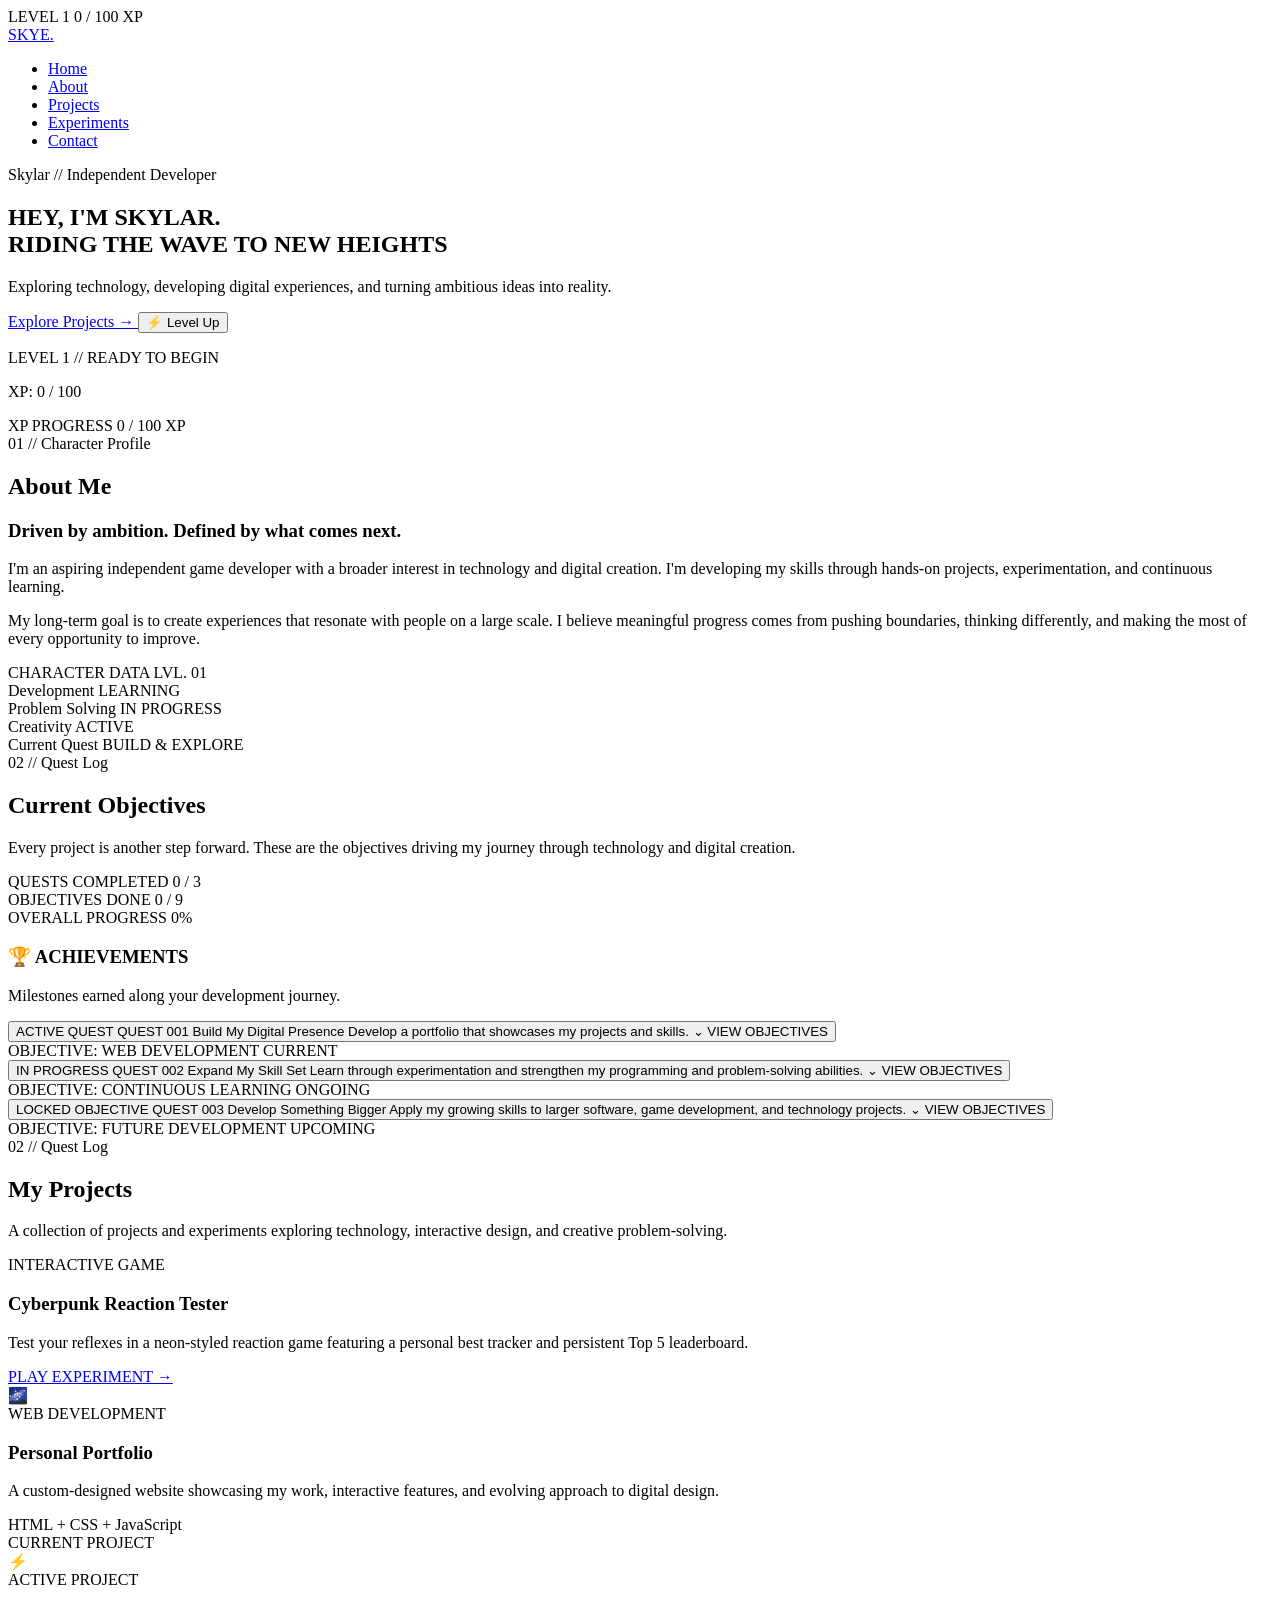
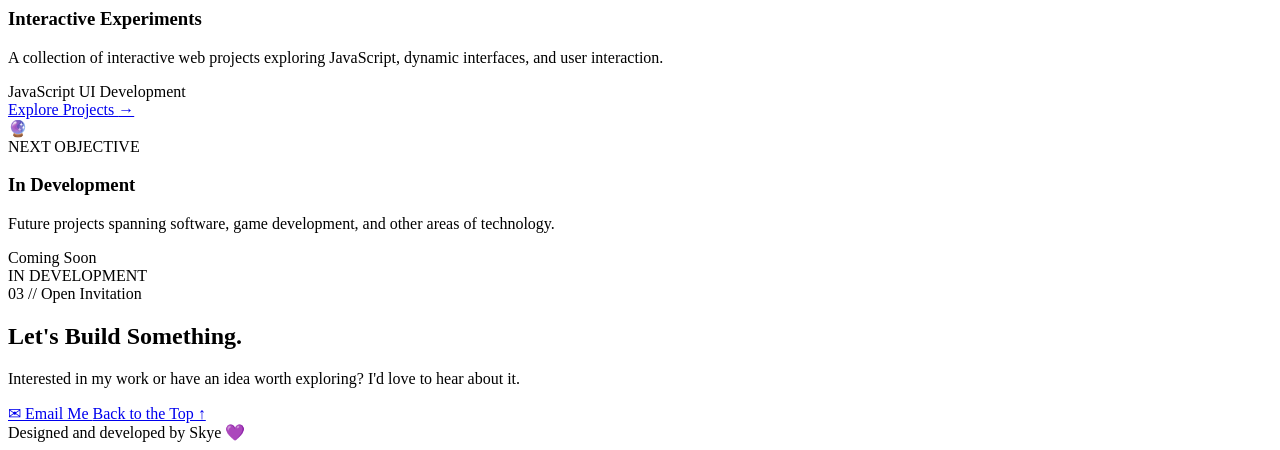
==== index.html @ 29c74e9c "Add files via upload Personal website I made just as a test so far." ====
<!DOCTYPE html>
<html lang="en">
<head>
  <meta charset="UTF-8">
  <meta name="viewport" content="width=device-width, initial-scale=1.0">

  <title>Skye | Personal Portfolio</title>
  <meta name="description" content="Explore Skylar's portfolio of digital projects, interactive experiments, and work in technology and development.">
<link rel="stylesheet" href="css/style.css">

</head>

<body>


<!-- FLOATING XP BAR -->
<div class="floating-xp">
  <div class="floating-xp-info">
    <span id="floating-xp-level">LEVEL 1</span>
    <span id="floating-xp-text">0 / 100 XP</span>
  </div>

  <div class="floating-xp-track">
    <div
      class="floating-xp-fill"
      id="floating-xp-fill"
    ></div>
  </div>
</div>


  <!-- NAVIGATION -->
  <header>
    <nav class="container">
      <a class="logo" href="#home">SKYE<span class="gradient-text">.</span></a>

      <ul class="nav-links">
        <li><a href="#home">Home</a></li>
        <li><a href="#about">About</a></li>
        <li><a href="#projects">Projects</a></li>
        <li><a href="experiments.html">Experiments</a></li>
        <li><a href="#contact">Contact</a></li>
      </ul>
    </nav>
  </header>

  <main>
    <!-- HERO -->
    <section class="hero" id="home">
      <div class="hero-grid" aria-hidden="true"></div>
      <div class="container">
        <span class="eyebrow">Skylar // Independent Developer
        </span>

        <h1>
          HEY, I'M SKYLAR.<br>
          <span class="gradient-text">RIDING THE WAVE TO NEW HEIGHTS</span>
        </h1>

        <p>
  Exploring technology, developing digital experiences,
  and turning ambitious ideas into reality.
          </p>

        <div class="buttons">
          <a class="button button-primary" href="#projects">
            Explore Projects →
          </a>

          <button class="button button-secondary" id="levelUp">
            ⚡ Level Up
          </button>
        </div>

        <div class="level-panel">
            <p id="levelMessage" aria-live="polite">
                 LEVEL 1 // READY TO BEGIN
              </p>

            <p id="xpText">XP: 0 / 100</p>

  <div class="xp-track">
    <div id="xpBar"></div>

<!-- XP PROGRESS BAR -->
<div class="xp-progress-container">
  <div class="xp-progress-labels">
    <span>XP PROGRESS</span>
    <span id="xp-progress-text">0 / 100 XP</span>
  </div>

  <div
    class="xp-progress-track"
    role="progressbar"
    aria-label="XP progress to next level"
    aria-valuemin="0"
    aria-valuemax="100"
    aria-valuenow="0"
    id="xp-progress-bar"
  >
    <div class="xp-progress-fill" id="xp-progress-fill"></div>
  </div>
</div>

  </div>
</div>
      </div>
    </section>

    <!-- ABOUT -->
    <section id="about">
      <div class="container">
        <span class="section-label">01 // Character Profile</span>
        <h2>About Me</h2>

        <div class="about-box">
  <h3>Driven by ambition. Defined by what comes next.</h3>

  <p>
    I'm an aspiring independent game developer with a
    broader interest in technology and digital creation.
    I'm developing my skills through hands-on projects,
    experimentation, and continuous learning.
  </p>

  <p>
    My long-term goal is to create experiences that
    resonate with people on a large scale. I believe
    meaningful progress comes from pushing boundaries,
    thinking differently, and making the most of every
    opportunity to improve.
  </p>
</div>

<div class="character-stats">
  <div class="stats-heading">
    <span class="project-type">CHARACTER DATA</span>
    <span class="stats-level">LVL. 01</span>
  </div>

  <div class="stat-row">
    <span class="stat-name">Development</span>
    <span class="stat-value">LEARNING</span>
  </div>

  <div class="stat-row">
    <span class="stat-name">Problem Solving</span>
    <span class="stat-value">IN PROGRESS</span>
  </div>

  <div class="stat-row">
    <span class="stat-name">Creativity</span>
    <span class="stat-value">ACTIVE</span>
  </div>

  <div class="stat-row">
    <span class="stat-name">Current Quest</span>
    <span class="stat-value">BUILD &amp; EXPLORE</span>
  </div>
</div>

      </div>
    </section>

<!-- QUEST LOG -->
<section id="quests">
  <div class="container">
    <span class="section-label">02 // Quest Log</span>
    <h2>Current Objectives</h2>

    <p class="section-intro">
      Every project is another step forward. These are the objectives
      driving my journey through technology and digital creation.
    </p>

    <div class="quest-list">

      
<!-- QUEST STATISTICS -->
<div class="quest-stats">
  <div class="quest-stat">
    <span class="quest-stat-label">QUESTS COMPLETED</span>
    <span class="quest-stat-value" id="quests-completed">0 / 3</span>
  </div>

  <div class="quest-stat">
    <span class="quest-stat-label">OBJECTIVES DONE</span>
    <span class="quest-stat-value" id="objectives-completed">0 / 9</span>
  </div>

  <div class="quest-stat">
    <span class="quest-stat-label">OVERALL PROGRESS</span>
    <span class="quest-stat-value" id="quest-completion-percent">0%</span>
    <div class="quest-stats-track">
      <div class="quest-stats-fill" id="quest-stats-fill"></div>
    </div>
  </div>
</div>


<!-- ACHIEVEMENT SYSTEM -->
<section class="achievement-panel">
  <h3>🏆 ACHIEVEMENTS</h3>
  <p class="achievement-intro">
    Milestones earned along your development journey.
  </p>

  <div class="achievement-grid" id="achievement-grid"></div>
</section>

<article class="quest-card">
  <button class="quest-toggle" aria-expanded="false">
    <span class="quest-status quest-active">ACTIVE QUEST</span>
    <span class="quest-number">QUEST 001</span>
    <span class="quest-title">Build My Digital Presence</span>
    <span class="quest-summary">
      Develop a portfolio that showcases my projects and skills.
    </span>
    
<span class="quest-expand">
  <span class="quest-arrow" aria-hidden="true">⌄</span>
  <span class="quest-expand-label">VIEW OBJECTIVES</span>
</span>

  </button>

  <div class="quest-details" hidden>
    <p class="quest-detail-label">MISSION OBJECTIVES</p>
    
<ul class="quest-objectives">
  <li>
    <label>
      <input type="checkbox" class="quest-checkbox">
      <span>Build and style the portfolio website</span>
    </label>
  </li>
  <li>
    <label>
      <input type="checkbox" class="quest-checkbox">
      <span>Create interactive web experiments</span>
    </label>
  </li>
  <li>
    <label>
      <input type="checkbox" class="quest-checkbox">
      <span>Showcase projects and technical growth</span>
    </label>
  </li>
</ul>

    <div class="quest-reward">REWARD: EXPERIENCE + KNOWLEDGE</div>
  </div>

  <div class="quest-footer">
    <span>OBJECTIVE: WEB DEVELOPMENT</span>
    <span class="quest-rank">CURRENT</span>
  </div>
</article>


      
<article class="quest-card">
  <button class="quest-toggle" aria-expanded="false">
    <span class="quest-status quest-progress">IN PROGRESS</span>
    <span class="quest-number">QUEST 002</span>
    <span class="quest-title">Expand My Skill Set</span>
    <span class="quest-summary">
      Learn through experimentation and strengthen my programming
      and problem-solving abilities.
    </span>
    
<span class="quest-expand">
  <span class="quest-arrow" aria-hidden="true">⌄</span>
  <span class="quest-expand-label">VIEW OBJECTIVES</span>
</span>

  </button>

  <div class="quest-details" hidden>
    <p class="quest-detail-label">MISSION OBJECTIVES</p>
    
<ul class="quest-objectives">
  <li>
    <label>
      <input type="checkbox" class="quest-checkbox">
      <span>Practice HTML, CSS, and JavaScript</span>
    </label>
  </li>
  <li>
    <label>
      <input type="checkbox" class="quest-checkbox">
      <span>Build interactive projects and experiments</span>
    </label>
  </li>
  <li>
    <label>
      <input type="checkbox" class="quest-checkbox">
      <span>Develop problem-solving skills through practice</span>
    </label>
  </li>
</ul>

    <div class="quest-reward">REWARD: SKILLS + EXPERIENCE</div>
  </div>

  <div class="quest-footer">
    <span>OBJECTIVE: CONTINUOUS LEARNING</span>
    <span class="quest-rank">ONGOING</span>
  </div>
</article>


      
<article class="quest-card quest-locked">
  <button class="quest-toggle" aria-expanded="false">
    <span class="quest-status quest-locked-label">LOCKED OBJECTIVE</span>
    <span class="quest-number">QUEST 003</span>
    <span class="quest-title">Develop Something Bigger</span>
    <span class="quest-summary">
      Apply my growing skills to larger software, game development,
      and technology projects.
    </span>
    
<span class="quest-expand">
  <span class="quest-arrow" aria-hidden="true">⌄</span>
  <span class="quest-expand-label">VIEW OBJECTIVES</span>
</span>

  </button>

  <div class="quest-details" hidden>
    <p class="quest-detail-label">FUTURE OBJECTIVES</p>
    
<ul class="quest-objectives">
  <li>
    <label>
      <input type="checkbox" class="quest-checkbox">
      <span>Plan a larger independent project</span>
    </label>
  </li>
  <li>
    <label>
      <input type="checkbox" class="quest-checkbox">
      <span>Explore software or game development</span>
    </label>
  </li>
  <li>
    <label>
      <input type="checkbox" class="quest-checkbox">
      <span>Build something substantial from the ground up</span>
    </label>
  </li>
</ul>

    <div class="quest-reward">REWARD: NEW POSSIBILITIES</div>
  </div>

  <div class="quest-footer">
    <span>OBJECTIVE: FUTURE DEVELOPMENT</span>
    <span class="quest-rank">UPCOMING</span>
  </div>
</article>


    </div>
  </div>
</section>


    <!-- PROJECTS -->
    <section id="projects">
      <div class="container">
        <span class="section-label">02 // Quest Log</span>
        <h2>My Projects</h2>

        <p class="section-intro">
  A collection of projects and experiments exploring
  technology, interactive design, and creative problem-solving.
          </p>

        <div class="project-grid">

<div class="project-card">
  <span class="project-tag">INTERACTIVE GAME</span>
  <h3>Cyberpunk Reaction Tester</h3>
  <p>
    Test your reflexes in a neon-styled reaction game
    featuring a personal best tracker and persistent
    Top 5 leaderboard.
  </p>
  <a href="reaction-tester.html" class="project-link">
    PLAY EXPERIMENT →
  </a>
</div>

          <article class="project-card">
            <div class="project-icon">🌌</div>
            <span class="project-type">WEB DEVELOPMENT</span>
            <h3>Personal Portfolio</h3>
            <p>
              A custom-designed website showcasing my work, interactive features, and evolving approach to digital design.
            </p>
            <span class="project-tag">HTML + CSS + JavaScript</span>
            <div class="project-status">
  <span class="status-dot"></span>
  CURRENT PROJECT
</div>
          </article>

          <article class="project-card">
  <div class="project-icon">⚡</div>
  <span class="project-type">ACTIVE PROJECT</span>
  <h3>Interactive Experiments</h3>

  <p>
    A collection of interactive web projects exploring JavaScript, dynamic interfaces, and user interaction.
  </p>

  <div class="project-tags">
    <span class="project-tag">JavaScript</span>
    <span class="project-tag">UI Development</span>
  </div>

  <a href="experiments.html" class="project-link">
    Explore Projects <span aria-hidden="true">→</span>
  </a>
</article>


          <article class="project-card">
            <div class="project-icon">🔮</div>
            <span class="project-type">NEXT OBJECTIVE</span>
            <h3>In Development</h3>
            <p>
              Future projects spanning software, game development, and other areas of technology.
            </p>
            <span class="project-tag">Coming Soon</span>
            <div class="project-status">
  <span class="status-dot status-pending"></span>
  IN DEVELOPMENT
</div>
          </article>
        </div>
      </div>
    </section>
    

    <!-- CONTACT -->
    <section id="contact">
      <div class="container">
        <div class="contact-box">
          <span class="section-label">03 // Open Invitation</span>
          <h2>Let's Build Something.</h2>

          <p>
  Interested in my work or have an idea worth exploring?
  I'd love to hear about it.
          </p>
          
<a
  class="button button-primary"
  href="https://mail.google.com/mail/?view=cm&to=Skylar.Developer%40gmail.com"
  target="_blank"
  rel="noopener noreferrer"
>
  <span>✉</span> Email Me
</a>


          <a class="button button-primary" href="#home">
            Back to the Top ↑
          </a>
        </div>
      </div>
    </section>
  </main>

  <footer>
    <div class="container">
      Designed and developed by Skye 💜
    </div>
  </footer>

<script src="js/main.js" defer></script>

</body>
</html>
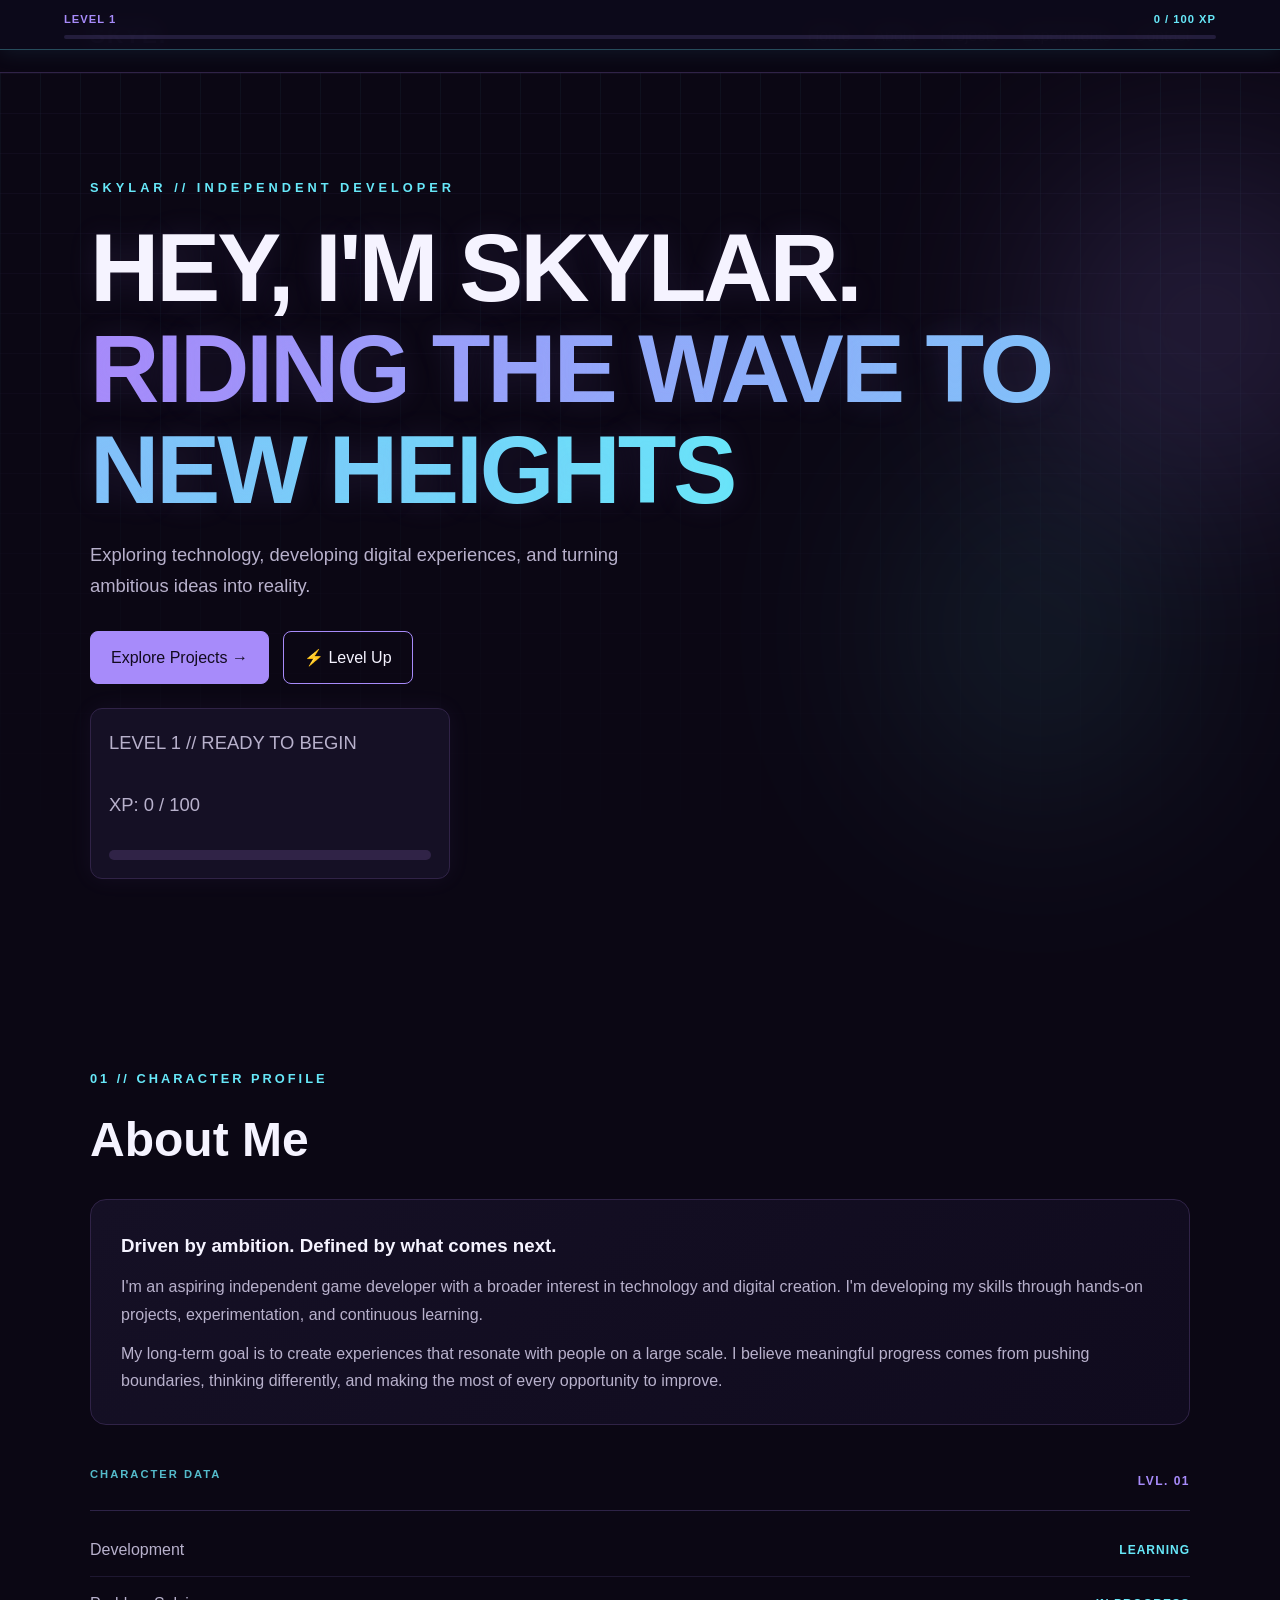
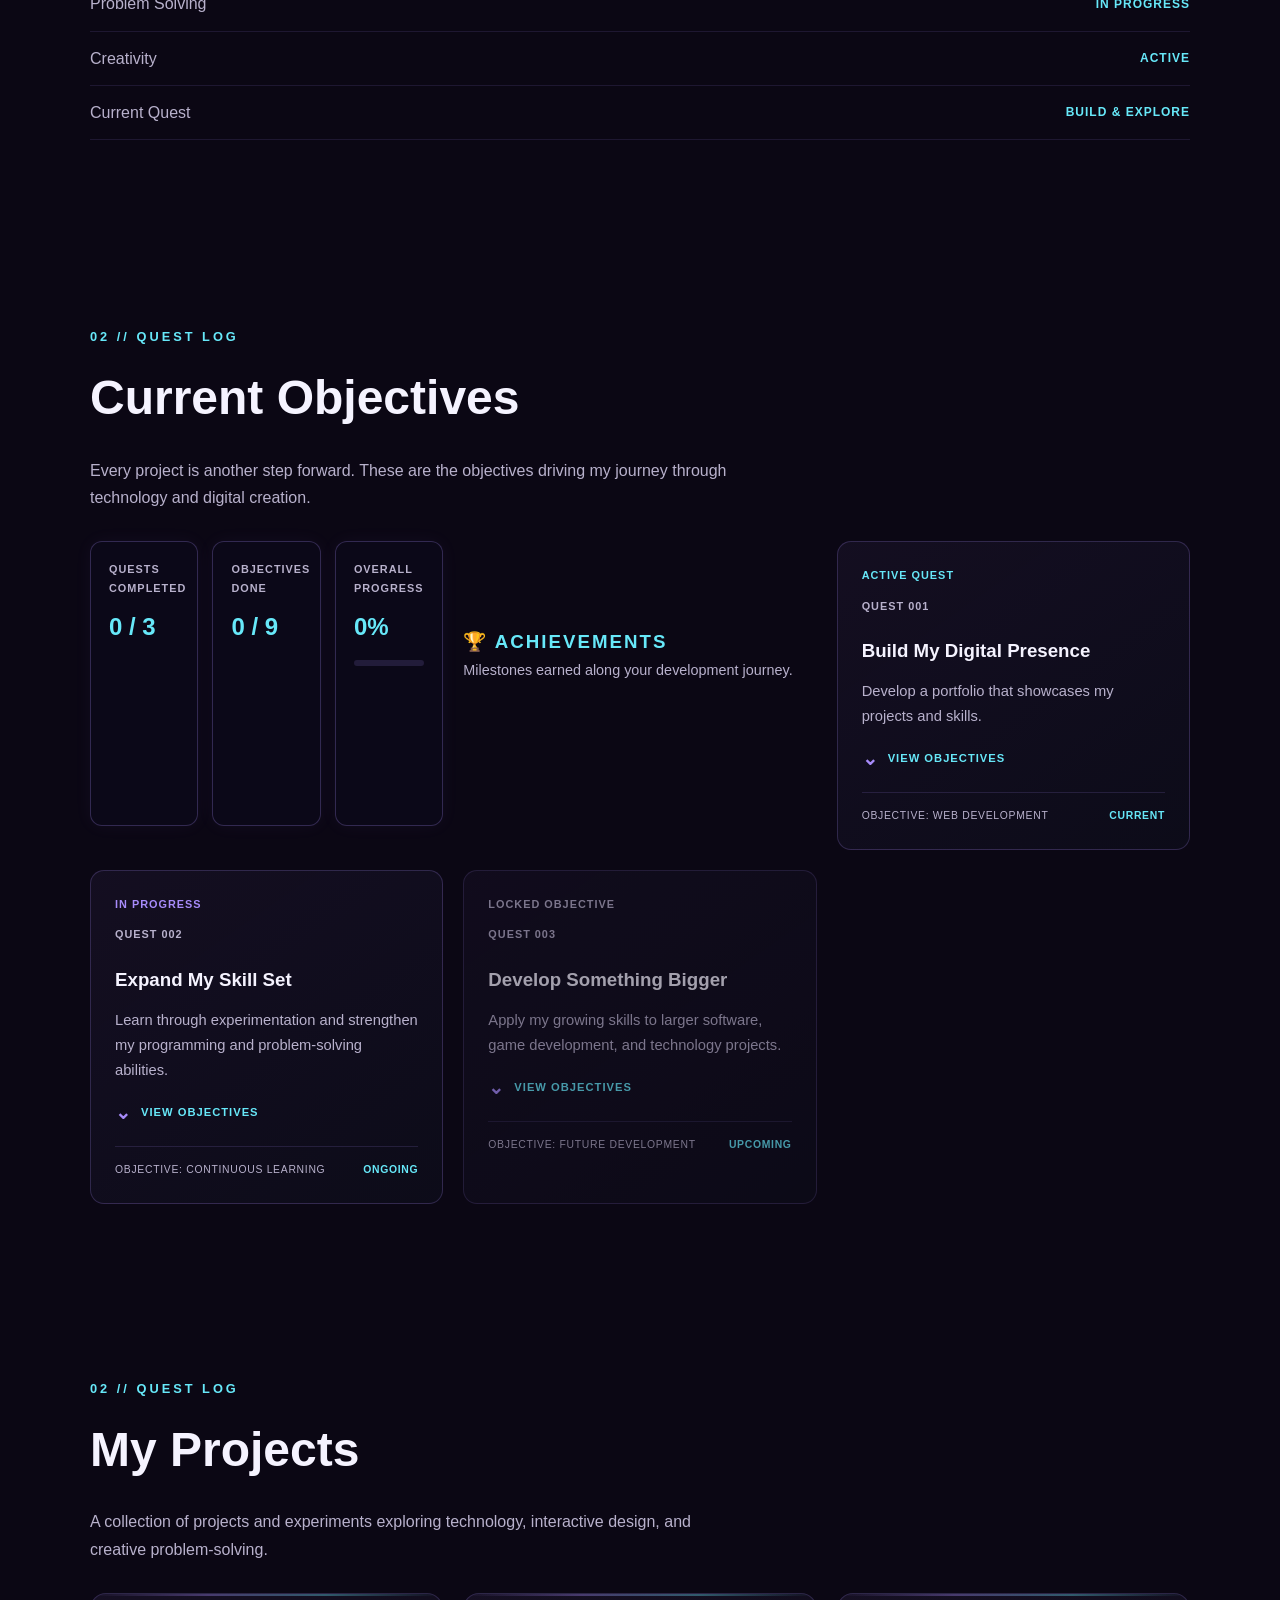
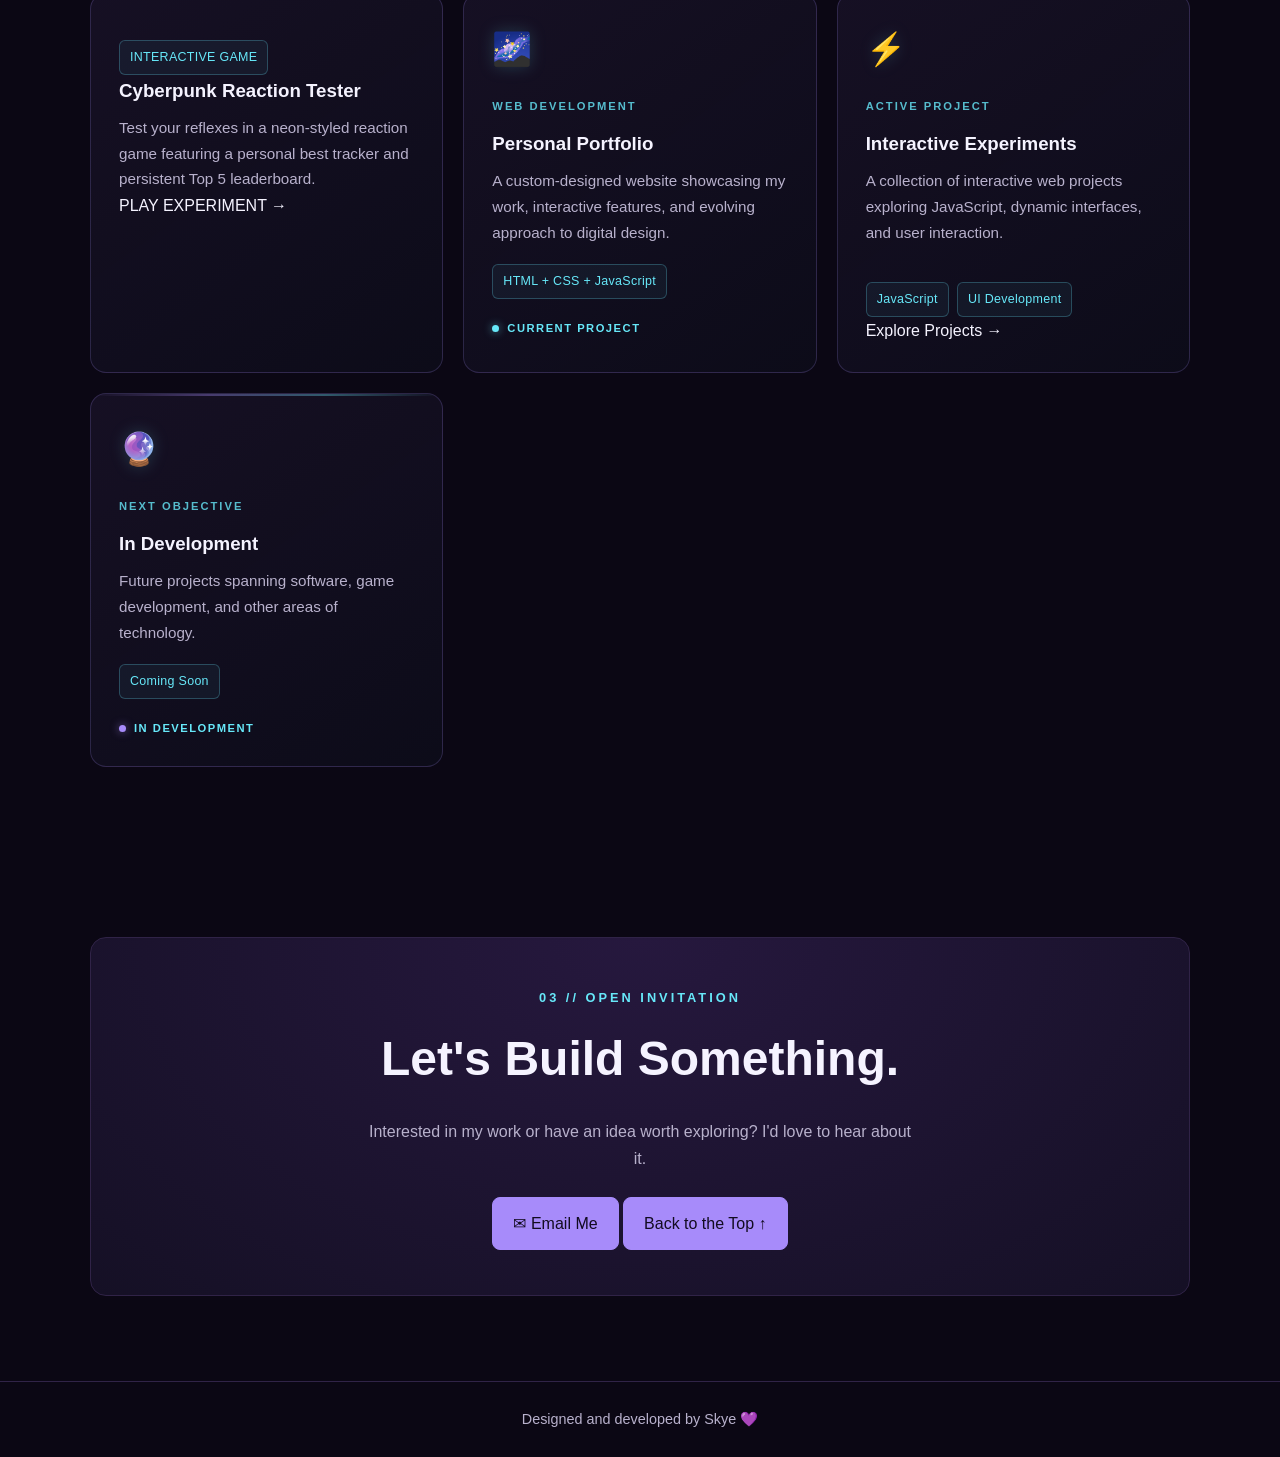
==== commit ba68a28a: "Update index.html" ====
--- a/index.html
+++ b/index.html
@@ -7,7 +7,7 @@
 
   <title>Skye | Personal Portfolio</title>
   <meta name="description" content="Explore Skylar's portfolio of digital projects, interactive experiments, and work in technology and development.">
-<link rel="stylesheet" href="css/style.css">
+<link rel="stylesheet" href="style.css">
 
 </head>
 
--- a/style.css
+++ b/style.css
@@ -0,0 +1,1420 @@
+    /* 1. GLOBAL SETTINGS */
+    :root {
+      --background: #0b0714;
+      --surface: #151025;
+      --purple: #a78bfa;
+      --cyan: #67e8f9;
+      --text: #f5f3ff;
+      --muted: #b8b1cc;
+      --border: #302347;
+    }
+
+    * {
+      box-sizing: border-box;
+      margin: 0;
+      padding: 0;
+    }
+
+    html {
+      scroll-behavior: smooth;
+      scroll-padding-top: 90px;
+    }
+
+    body {
+      background: var(--background);
+      color: var(--text);
+      font-family: Arial, sans-serif;
+      line-height: 1.7;
+    }
+
+    a {
+      color: inherit;
+      text-decoration: none;
+    }
+
+    .container {
+      width: min(1100px, 90%);
+      margin: 0 auto;
+    }
+.level-panel {
+  max-width: 360px;
+  margin-top: 24px;
+  padding: 18px;
+  background: var(--surface);
+  border: 1px solid var(--border);
+  border-radius: 12px;
+}
+
+.level-panel p {
+  margin-bottom: 8px;
+  color: var(--cyan);
+  font-size: 0.9rem;
+}
+
+.xp-track {
+  height: 10px;
+  overflow: hidden;
+  background: #302347;
+  border-radius: 20px;
+}
+
+#xpBar {
+  width: 0%;
+  height: 100%;
+  background: linear-gradient(90deg, var(--purple), var(--cyan));
+  border-radius: 20px;
+  transition: width 0.3s ease;
+}
+
+    /* 2. NAVIGATION BAR */
+    header {
+      position: sticky;
+      top: 0;
+      z-index: 10;
+      background: rgba(11, 7, 20, 0.92);
+      border-bottom: 1px solid var(--border);
+      backdrop-filter: blur(12px);
+    }
+
+    nav {
+      min-height: 72px;
+      display: flex;
+      justify-content: space-between;
+      align-items: center;
+      gap: 20px;
+    }
+
+    .logo {
+      color: var(--purple);
+      font-size: 1.4rem;
+      font-weight: 800;
+      letter-spacing: 2px;
+    }
+
+    .nav-links {
+      display: flex;
+      flex-wrap: wrap;
+      gap: 24px;
+      list-style: none;
+    }
+
+    .nav-links a {
+      color: var(--muted);
+      transition: color 0.2s;
+    }
+
+    .nav-links a:hover {
+      color: var(--cyan);
+    }
+
+    /* 3. HERO / INTRODUCTION */
+    .hero {
+      min-height: 78vh;
+      display: flex;
+      align-items: center;
+      position: relative;
+      overflow: hidden;
+      padding: 100px 0;
+    }
+
+    .hero::before {
+      
+  content: "";
+  position: absolute;
+  width: 350px;
+  height: 350px;
+  right: -100px;
+  top: 80px;
+  background: var(--purple);
+  opacity: 0.16;
+  filter: blur(100px);
+  border-radius: 50%;
+  pointer-events: none;
+}
+
+/* Cyan glow */
+.hero::after {
+  content: "";
+  position: absolute;
+  width: 280px;
+  height: 350px;
+  right: 100px;
+  bottom: 175px;
+  background: var(--cyan);
+  opacity: 0.10;
+  filter: blur(110px);
+  border-radius: 50%;
+  pointer-events: none;
+}
+
+/* Subtle cyberpunk grid */
+.hero .container {
+  position: relative;
+  z-index: 1;
+}
+
+.hero {
+  isolation: isolate;
+}
+
+.hero-grid {
+  position: absolute;
+  inset: 0;
+  pointer-events: none;
+  opacity: 0.18;
+  background-image:
+    linear-gradient(rgba(167, 139, 250, 0.25) 1px, transparent 1px),
+    linear-gradient(90deg, rgba(103, 232, 249, 0.25) 1px, transparent 1px);
+  background-size: 40px 40px;
+  mask-image: linear-gradient(to bottom, black, transparent 90%);
+}
+
+
+    .eyebrow {
+      color: var(--cyan);
+      text-transform: uppercase;
+      letter-spacing: 4px;
+      font-size: 0.8rem;
+      font-weight: bold;
+    }
+
+    h1 {
+      font-size: clamp(3rem, 8vw, 6rem);
+      line-height: 1.05;
+      margin: 18px 0;
+      letter-spacing: -3px;
+    }
+
+    .gradient-text {
+      background: linear-gradient(90deg, var(--purple), var(--cyan));
+      background-clip: text;
+      -webkit-background-clip: text;
+      color: transparent;
+    }
+
+    .hero p {
+      max-width: 600px;
+      color: var(--muted);
+      font-size: 1.15rem;
+      margin-bottom: 30px;
+    }
+
+    .buttons {
+      display: flex;
+      flex-wrap: wrap;
+      gap: 14px;
+    }
+
+    .button {
+      display: inline-block;
+      padding: 12px 20px;
+      border: 1px solid var(--purple);
+      border-radius: 8px;
+      font-weight: bold;
+      transition: transform 0.2s, background 0.2s;
+      cursor: pointer;
+      font: inherit;
+    }
+
+    .button:hover {
+      transform: translateY(-3px);
+    }
+
+    .button-primary {
+      background: var(--purple);
+      color: #120b20;
+    }
+
+    .button-secondary {
+      background: transparent;
+      color: var(--text);
+    }
+
+    .button-secondary:hover {
+      background: var(--surface);
+    }
+
+    /* 4. GENERAL SECTIONS */
+    section:not(.hero) {
+      padding: 85px 0;
+    }
+
+    .section-label {
+      color: var(--cyan);
+      text-transform: uppercase;
+      letter-spacing: 3px;
+      font-size: 0.8rem;
+      font-weight: bold;
+    }
+
+    h2 {
+      font-size: clamp(2rem, 5vw, 3rem);
+      margin: 8px 0 18px;
+    }
+
+    .section-intro {
+      color: var(--muted);
+      max-width: 650px;
+      margin-bottom: 30px;
+    }
+
+    /* 5. ABOUT */
+    .about-box {
+      padding: 30px;
+      border: 1px solid var(--border);
+      border-radius: 16px;
+      background: linear-gradient(135deg, var(--surface), #100b1e);
+    }
+
+    .about-box p {
+      color: var(--muted);
+      margin-top: 12px;
+    }
+
+    /* 6. PROJECT CARDS */
+    .project-grid {
+      display: grid;
+      grid-template-columns: repeat(3, minmax(0, 1fr));
+      gap: 20px;
+    }
+
+    .project-card {
+      background: var(--surface);
+      border: 1px solid var(--border);
+      border-radius: 14px;
+      padding: 24px;
+      transition: transform 0.2s, border-color 0.2s;
+    }
+
+    .project-card:hover {
+      transform: translateY(-5px);
+      border-color: var(--purple);
+    }
+
+    .project-icon {
+      font-size: 2rem;
+      margin-bottom: 15px;
+    }
+
+    .project-card h3 {
+      margin-bottom: 8px;
+    }
+
+    .project-card p {
+      color: var(--muted);
+      font-size: 0.95rem;
+    }
+
+    .project-tag {
+      display: inline-block;
+      margin-top: 18px;
+      padding: 4px 10px;
+      border-radius: 20px;
+      background: #29203d;
+      color: var(--cyan);
+      font-size: 0.8rem;
+    }
+
+    /* 7. CONTACT */
+    .contact-box {
+      text-align: center;
+      padding: 45px 25px;
+      border: 1px solid var(--border);
+      border-radius: 16px;
+      background: radial-gradient(ellipse at top, #26183e, var(--surface));
+    }
+
+    .contact-box p {
+      color: var(--muted);
+      margin: 0 auto 25px;
+      max-width: 550px;
+    }
+
+    /* 8. FOOTER */
+    footer {
+      padding: 25px 0;
+      border-top: 1px solid var(--border);
+      color: var(--muted);
+      text-align: center;
+      font-size: 0.9rem;
+    }
+
+    
+/* 9. MOBILE LAYOUT */
+@media (max-width: 700px) {
+  html {
+    scroll-padding-top: 130px;
+  }
+
+  .container {
+    width: 92%;
+  }
+
+  nav {
+    padding: 14px 0;
+    align-items: flex-start;
+    flex-direction: column;
+    gap: 8px;
+  }
+
+  .nav-links {
+    width: 100%;
+    display: flex;
+    flex-wrap: wrap;
+    gap: 8px 16px;
+    font-size: 0.9rem;
+  }
+
+  .hero {
+    min-height: auto;
+    padding: 72px 0;
+  }
+
+  .eyebrow {
+    font-size: 0.72rem;
+    letter-spacing: 2px;
+  }
+
+  h1 {
+    font-size: clamp(2.35rem, 9vw, 4rem);
+    letter-spacing: -1.5px;
+    overflow-wrap: break-word;
+  }
+
+  .hero p {
+    font-size: 1rem;
+  }
+
+  .buttons {
+    gap: 10px;
+  }
+
+  .button {
+    padding: 11px 15px;
+    text-align: center;
+  }
+
+  .level-panel {
+    width: 100%;
+    max-width: 360px;
+  }
+
+  .project-grid {
+    grid-template-columns: 1fr;
+  }
+
+  section:not(.hero) {
+    padding: 60px 0;
+  }
+
+  .about-box {
+    padding: 22px;
+  }
+
+  .contact-box {
+    padding: 35px 18px;
+  }
+}
+
+/* EXTRA-SMALL PHONES */
+@media (max-width: 400px) {
+  h1 {
+    font-size: clamp(2rem, 10vw, 2.6rem);
+    letter-spacing: -1px;
+  }
+
+  .nav-links {
+    gap: 8px 12px;
+    font-size: 0.85rem;
+  }
+
+  .buttons {
+    flex-direction: column;
+  }
+
+  .buttons .button {
+    width: 100%;
+  }
+
+  .section-label {
+    letter-spacing: 2px;
+  }
+}
+
+
+/* 10. CYBERPUNK VISUAL POLISH */
+
+/* Subtle glow around the main heading */
+h1 {
+  text-shadow: 0 0 30px rgba(167, 139, 250, 0.12);
+}
+
+/* Neon glow when hovering over buttons */
+.button-primary {
+  box-shadow: 0 0 0 rgba(167, 139, 250, 0);
+}
+
+.button-primary:hover {
+  box-shadow:
+    0 0 12px rgba(167, 139, 250, 0.35),
+    0 0 28px rgba(103, 232, 249, 0.12);
+}
+
+/* Smoother, more atmospheric project cards */
+.project-card {
+  position: relative;
+  overflow: hidden;
+  transition:
+    transform 0.25s ease,
+    border-color 0.25s ease,
+    box-shadow 0.25s ease;
+}
+
+.project-card:hover {
+  box-shadow: 0 8px 30px rgba(167, 139, 250, 0.10);
+}
+
+/* Give the project icons a little more personality */
+.project-icon {
+  filter: drop-shadow(0 0 8px rgba(103, 232, 249, 0.18));
+}
+
+/* Make the XP panel feel more like a game interface */
+.level-panel {
+  box-shadow: 0 0 24px rgba(167, 139, 250, 0.06);
+}
+
+/* Respect users who prefer less animation */
+@media (prefers-reduced-motion: reduce) {
+  *,
+  *::before,
+  *::after {
+    scroll-behavior: auto !important;
+    transition-duration: 0.01ms !important;
+    animation-duration: 0.01ms !important;
+  }
+}
+
+/* 11. CYBERPUNK PROJECT CARDS */
+
+.project-card {
+  background: linear-gradient(
+    145deg,
+    rgba(167, 139, 250, 0.07),
+    rgba(103, 232, 249, 0.025)
+  );
+  border: 1px solid rgba(167, 139, 250, 0.2);
+  border-radius: 16px;
+  padding: 28px;
+  position: relative;
+  overflow: hidden;
+  transition:
+    transform 0.25s ease,
+    border-color 0.25s ease,
+    box-shadow 0.25s ease,
+    background 0.25s ease;
+}
+
+.project-card:hover {
+  transform: translateY(-5px);
+  border-color: rgba(103, 232, 249, 0.65);
+  box-shadow:
+    0 0 18px rgba(167, 139, 250, 0.12),
+    0 0 28px rgba(103, 232, 249, 0.07);
+  background: linear-gradient(
+    145deg,
+    rgba(167, 139, 250, 0.11),
+    rgba(103, 232, 249, 0.05)
+  );
+}
+
+.project-card h3 {
+  transition: color 0.25s ease;
+}
+
+.project-card:hover h3 {
+  color: var(--cyan);
+}
+
+.project-tags {
+  display: flex;
+  flex-wrap: wrap;
+  gap: 8px;
+  margin-top: 18px;
+}
+
+.project-tag {
+  display: inline-block;
+  padding: 6px 10px;
+  border: 1px solid rgba(103, 232, 249, 0.25);
+  border-radius: 6px;
+  background: rgba(103, 232, 249, 0.05);
+  color: var(--cyan);
+  font-size: 0.78rem;
+  letter-spacing: 0.3px;
+}
+
+/* PROJECT CLASSIFICATION LABELS */
+
+.project-type {
+  display: inline-block;
+  margin-bottom: 12px;
+  color: var(--cyan);
+  font-size: 0.7rem;
+  font-weight: 700;
+  letter-spacing: 2px;
+  text-transform: uppercase;
+  opacity: 0.8;
+}
+
+.project-card:hover .project-type {
+  opacity: 1;
+  text-shadow: 0 0 10px rgba(103, 232, 249, 0.35);
+}
+
+/* PROJECT CARD ACCENT LINE */
+
+.project-card::before {
+  content: "";
+  position: absolute;
+  top: 0;
+  left: 0;
+  width: 100%;
+  height: 2px;
+  background: linear-gradient(
+    90deg,
+    transparent,
+    var(--purple),
+    var(--cyan),
+    transparent
+  );
+  opacity: 0.35;
+  transition: opacity 0.25s ease;
+}
+
+.project-card:hover::before {
+  opacity: 1;
+}
+
+/* PROJECT STATUS INDICATORS */
+
+.project-status {
+  display: flex;
+  align-items: center;
+  gap: 8px;
+  margin-top: 20px;
+  color: var(--cyan);
+  font-size: 0.7rem;
+  font-weight: 700;
+  letter-spacing: 1.5px;
+}
+
+.status-dot {
+  width: 7px;
+  height: 7px;
+  flex-shrink: 0;
+  border-radius: 50%;
+  background: var(--cyan);
+  box-shadow: 0 0 8px rgba(103, 232, 249, 0.6);
+}
+
+.status-pending {
+  background: var(--purple);
+  box-shadow: 0 0 8px rgba(167, 139, 250, 0.6);
+}
+
+
+/* CHARACTER DATA — MINIMAL HUD STYLE */
+
+.character-stats {
+  margin-top: 28px;
+  padding: 12px 0;
+  border: none;
+  background: transparent;
+}
+
+.stats-heading {
+  display: flex;
+  align-items: center;
+  justify-content: space-between;
+  gap: 16px;
+  margin-bottom: 12px;
+  padding-bottom: 14px;
+  border-bottom: 1px solid rgba(167, 139, 250, 0.22);
+}
+
+.stats-level {
+  color: var(--purple);
+  font-size: 0.75rem;
+  font-weight: 700;
+  letter-spacing: 1.5px;
+}
+
+.stat-row {
+  display: flex;
+  justify-content: space-between;
+  align-items: center;
+  gap: 16px;
+  padding: 13px 0;
+  border-bottom: 1px solid rgba(167, 139, 250, 0.12);
+}
+
+.stat-name {
+  color: var(--muted);
+}
+
+.stat-value {
+  color: var(--cyan);
+  font-size: 0.75rem;
+  font-weight: 700;
+  letter-spacing: 1px;
+  text-align: right;
+}
+
+@media (max-width: 400px) {
+  .stat-row {
+    align-items: flex-start;
+    flex-direction: column;
+    gap: 6px;
+  }
+
+  .stat-value {
+    text-align: left;
+  }
+}
+
+
+/* 12. RPG QUEST LOG */
+
+.quest-list {
+  display: grid;
+  grid-template-columns: repeat(3, minmax(0, 1fr));
+  gap: 20px;
+  margin-top: 30px;
+}
+
+.quest-card {
+  position: relative;
+  overflow: hidden;
+  padding: 24px;
+  border: 1px solid rgba(167, 139, 250, 0.22);
+  border-radius: 14px;
+  background: linear-gradient(
+    145deg,
+    rgba(167, 139, 250, 0.06),
+    rgba(103, 232, 249, 0.025)
+  );
+  transition:
+    transform 0.25s ease,
+    border-color 0.25s ease,
+    box-shadow 0.25s ease;
+}
+
+.quest-card:hover {
+  transform: translateY(-4px);
+  border-color: rgba(103, 232, 249, 0.6);
+  box-shadow: 0 0 22px rgba(103, 232, 249, 0.07);
+}
+
+.quest-header,
+.quest-footer {
+  display: flex;
+  justify-content: space-between;
+  align-items: center;
+  flex-wrap: wrap;
+  gap: 10px;
+}
+
+.quest-status,
+.quest-number,
+.quest-rank {
+  font-size: 0.68rem;
+  font-weight: 700;
+  letter-spacing: 1px;
+}
+
+.quest-status {
+  color: var(--cyan);
+}
+
+.quest-progress {
+  color: var(--purple);
+}
+
+.quest-locked-label {
+  color: var(--muted);
+}
+
+.quest-number {
+  color: var(--muted);
+}
+
+.quest-card h3 {
+  margin: 24px 0 10px;
+  transition: color 0.25s ease;
+}
+
+.quest-card:hover h3 {
+  color: var(--cyan);
+}
+
+.quest-card p {
+  color: var(--muted);
+  font-size: 0.92rem;
+}
+
+.quest-footer {
+  margin-top: 24px;
+  padding-top: 14px;
+  border-top: 1px solid rgba(167, 139, 250, 0.15);
+}
+
+.quest-footer span {
+  font-size: 0.65rem;
+  letter-spacing: 0.7px;
+}
+
+.quest-footer span:first-child {
+  color: var(--muted);
+}
+
+.quest-rank {
+  color: var(--cyan);
+}
+
+.quest-locked {
+  opacity: 0.65;
+}
+
+.quest-locked:hover {
+  opacity: 0.9;
+}
+
+/* QUEST LOG MOBILE LAYOUT */
+
+@media (max-width: 700px) {
+  .quest-list {
+    grid-template-columns: 1fr;
+  }
+}
+
+
+/* EXPANDABLE QUEST CARD */
+
+.quest-toggle {
+  display: flex;
+  flex-direction: column;
+  align-items: flex-start;
+  gap: 12px;
+  width: 100%;
+  padding: 0;
+  border: none;
+  background: transparent;
+  color: var(--text);
+  font: inherit;
+  text-align: left;
+  cursor: pointer;
+}
+
+.quest-title {
+  margin-top: 8px;
+  font-size: 1.17rem;
+  font-weight: 700;
+}
+
+.quest-summary {
+  color: var(--muted);
+  font-size: 0.92rem;
+}
+
+.quest-expand {
+  margin-top: 8px;
+  color: var(--cyan);
+  font-size: 0.7rem;
+  font-weight: 700;
+  letter-spacing: 1px;
+}
+
+.quest-toggle:hover .quest-title {
+  color: var(--cyan);
+}
+
+.quest-toggle:focus-visible {
+  outline: 2px solid var(--cyan);
+  outline-offset: 5px;
+}
+
+.quest-details {
+  margin-top: 22px;
+  padding-top: 18px;
+  border-top: 1px solid rgba(167, 139, 250, 0.2);
+}
+
+.quest-detail-label {
+  color: var(--purple);
+  font-size: 0.72rem;
+  font-weight: 700;
+  letter-spacing: 1.5px;
+}
+
+.quest-details ul {
+  padding-left: 20px;
+  margin-top: 12px;
+  color: var(--muted);
+  font-size: 0.9rem;
+}
+
+.quest-details li {
+  margin-bottom: 8px;
+}
+
+.quest-reward {
+  margin-top: 18px;
+  color: var(--cyan);
+  font-size: 0.72rem;
+  font-weight: 700;
+  letter-spacing: 0.8px;
+}
+
+
+/* ROTATING QUEST ARROWS */
+
+.quest-expand {
+  display: inline-flex;
+  align-items: center;
+  gap: 9px;
+  margin-top: 8px;
+  color: var(--cyan);
+  font-size: 0.7rem;
+  font-weight: 700;
+  letter-spacing: 1px;
+}
+
+.quest-arrow {
+  display: inline-block;
+  color: var(--purple);
+  font-size: 1.2rem;
+  line-height: 1;
+  transition:
+    transform 0.25s ease,
+    color 0.25s ease;
+}
+
+.quest-toggle[aria-expanded="true"] .quest-arrow {
+  transform: rotate(180deg);
+  color: var(--cyan);
+}
+
+.quest-toggle:hover .quest-arrow {
+  color: var(--cyan);
+}
+
+
+/* QUEST OBJECTIVE CHECKBOXES */
+
+.quest-objectives {
+  list-style: none;
+  padding: 0;
+  margin-top: 12px;
+}
+
+.quest-objectives li {
+  margin-bottom: 12px;
+}
+
+.quest-objectives label {
+  display: flex;
+  align-items: flex-start;
+  gap: 12px;
+  color: var(--muted);
+  cursor: pointer;
+  transition: color 0.2s ease;
+}
+
+.quest-checkbox {
+  appearance: none;
+  flex-shrink: 0;
+  width: 18px;
+  height: 18px;
+  margin-top: 5px;
+  border: 1px solid var(--purple);
+  border-radius: 4px;
+  background: rgba(167, 139, 250, 0.06);
+  cursor: pointer;
+  transition:
+    background 0.2s ease,
+    border-color 0.2s ease,
+    box-shadow 0.2s ease;
+}
+
+.quest-checkbox:checked {
+  border-color: var(--cyan);
+  background: var(--cyan);
+  box-shadow: 0 0 10px rgba(103, 232, 249, 0.25);
+}
+
+.quest-checkbox:checked::after {
+  content: "✓";
+  display: block;
+  color: var(--background);
+  font-size: 13px;
+  font-weight: bold;
+  line-height: 16px;
+  text-align: center;
+}
+
+.quest-checkbox:focus-visible {
+  outline: 2px solid var(--cyan);
+  outline-offset: 3px;
+}
+
+.quest-objectives label:has(.quest-checkbox:checked) {
+  color: var(--cyan);
+}
+
+.quest-objectives label:has(.quest-checkbox:checked) span {
+  text-decoration: line-through;
+  opacity: 0.75;
+}
+
+
+/* 13. CYBERPUNK LEVEL-UP EFFECTS */
+
+/* Floating level-up notification */
+.level-up-toast {
+  position: fixed;
+  top: 28px;
+  right: 28px;
+  z-index: 9999;
+  width: min(360px, calc(100vw - 32px));
+  padding: 20px 22px;
+  border: 1px solid rgba(103, 232, 249, 0.7);
+  border-left: 3px solid var(--cyan);
+  border-radius: 12px;
+  background: rgba(13, 10, 27, 0.96);
+  box-shadow:
+    0 0 18px rgba(167, 139, 250, 0.25),
+    0 0 35px rgba(103, 232, 249, 0.12);
+  backdrop-filter: blur(14px);
+  animation: levelUpEnter 0.45s ease-out both;
+}
+
+.level-up-toast-title {
+  margin: 0 0 7px;
+  color: var(--cyan);
+  font-size: 0.72rem;
+  font-weight: 800;
+  letter-spacing: 2.5px;
+}
+
+.level-up-toast-message {
+  margin: 0;
+  color: var(--text);
+  font-size: 1.35rem;
+  font-weight: 800;
+  text-shadow: 0 0 14px rgba(167, 139, 250, 0.4);
+}
+
+.level-up-toast-subtitle {
+  margin: 8px 0 0;
+  color: var(--muted);
+  font-size: 0.85rem;
+}
+
+/* Notification entrance and exit */
+@keyframes levelUpEnter {
+  0% {
+    opacity: 0;
+    transform: translateX(35px) scale(0.96);
+  }
+  70% {
+    opacity: 1;
+    transform: translateX(-4px) scale(1.01);
+  }
+  100% {
+    opacity: 1;
+    transform: translateX(0) scale(1);
+  }
+}
+
+@keyframes levelUpExit {
+  to {
+    opacity: 0;
+    transform: translateY(-12px);
+  }
+}
+
+/* Brief glow around the existing XP panel */
+.level-panel.level-up-glow {
+  animation: levelUpGlow 0.9s ease-out;
+}
+
+@keyframes levelUpGlow {
+  0%, 100% {
+    box-shadow: 0 0 24px rgba(167, 139, 250, 0.06);
+  }
+  35% {
+    box-shadow:
+      0 0 22px rgba(167, 139, 250, 0.55),
+      0 0 42px rgba(103, 232, 249, 0.28);
+  }
+}
+
+/* Mobile positioning */
+@media (max-width: 500px) {
+  .level-up-toast {
+    top: 16px;
+    right: 16px;
+  }
+}
+
+/* XP PROGRESS BAR */
+
+.xp-progress-container {
+  width: 100%;
+  margin-top: 18px;
+}
+
+.xp-progress-labels {
+  display: flex;
+  justify-content: space-between;
+  align-items: center;
+  gap: 12px;
+  margin-bottom: 9px;
+  color: var(--muted);
+  font-size: 0.75rem;
+  font-weight: 700;
+  letter-spacing: 1px;
+}
+
+#xp-progress-text {
+  color: var(--cyan);
+  letter-spacing: 0;
+  white-space: nowrap;
+}
+
+.xp-progress-track {
+  width: 100%;
+  height: 12px;
+  overflow: hidden;
+  border: 1px solid rgba(103, 232, 249, 0.3);
+  border-radius: 999px;
+  background: rgba(167, 139, 250, 0.1);
+  box-shadow: inset 0 0 8px rgba(0, 0, 0, 0.35);
+}
+
+.xp-progress-fill {
+  width: 0%;
+  height: 100%;
+  border-radius: inherit;
+  background: linear-gradient(90deg, #a78bfa, #67e8f9);
+  box-shadow: 0 0 12px rgba(103, 232, 249, 0.65);
+  transition: width 0.5s ease;
+}
+
+
+/* FLOATING XP BAR */
+
+.floating-xp {
+  position: fixed;
+  top: 0;
+  left: 0;
+  z-index: 9998;
+  width: 100%;
+  padding: 10px 5%;
+  background: rgba(13, 10, 27, 0.94);
+  border-bottom: 1px solid rgba(103, 232, 249, 0.3);
+  backdrop-filter: blur(12px);
+  box-shadow: 0 4px 20px rgba(103, 232, 249, 0.08);
+}
+
+.floating-xp-info {
+  display: flex;
+  justify-content: space-between;
+  gap: 12px;
+  margin-bottom: 6px;
+  font-size: 0.7rem;
+  font-weight: 800;
+  letter-spacing: 1px;
+}
+
+#floating-xp-level {
+  color: #a78bfa;
+}
+
+#floating-xp-text {
+  color: #67e8f9;
+}
+
+.floating-xp-track {
+  height: 4px;
+  width: 100%;
+  overflow: hidden;
+  border-radius: 999px;
+  background: rgba(167, 139, 250, 0.15);
+}
+
+.floating-xp-fill {
+  height: 100%;
+  width: 0%;
+  border-radius: inherit;
+  background: linear-gradient(90deg, #a78bfa, #67e8f9);
+  box-shadow: 0 0 12px #67e8f9;
+  transition: width 0.5s ease;
+}
+
+@media (max-width: 500px) {
+  .floating-xp {
+    padding: 9px 4%;
+  }
+}
+
+
+/* XP GAIN POP-UP */
+
+.xp-gain-popup {
+  position: fixed;
+  right: 28px;
+  bottom: 28px;
+  z-index: 9997;
+  padding: 12px 20px;
+  border: 1px solid rgba(103, 232, 249, 0.65);
+  border-radius: 10px;
+  background: rgba(13, 10, 27, 0.96);
+  color: #67e8f9;
+  font-size: 1.1rem;
+  font-weight: 800;
+  letter-spacing: 1px;
+  box-shadow:
+    0 0 16px rgba(103, 232, 249, 0.2),
+    0 0 28px rgba(167, 139, 250, 0.15);
+  pointer-events: none;
+  animation: xpGainFloat 1.5s ease-out forwards;
+}
+
+@keyframes xpGainFloat {
+  0% {
+    opacity: 0;
+    transform: translateY(12px) scale(0.9);
+  }
+
+  15% {
+    opacity: 1;
+    transform: translateY(0) scale(1);
+  }
+
+  70% {
+    opacity: 1;
+    transform: translateY(-20px) scale(1);
+  }
+
+  100% {
+    opacity: 0;
+    transform: translateY(-38px) scale(0.96);
+  }
+}
+
+@media (max-width: 500px) {
+  .xp-gain-popup {
+    right: 16px;
+    bottom: 18px;
+  }
+}
+
+
+/* QUEST COMPLETION CELEBRATION */
+
+.quest-complete-glow {
+  border-color: #67e8f9 !important;
+  box-shadow:
+    0 0 18px rgba(103, 232, 249, 0.35),
+    0 0 35px rgba(167, 139, 250, 0.25) !important;
+  animation: questCompleteGlow 1s ease-in-out 2;
+}
+
+.quest-complete-banner {
+  margin-top: 14px;
+  padding: 12px;
+  border: 1px solid rgba(103, 232, 249, 0.55);
+  border-radius: 8px;
+  background: rgba(103, 232, 249, 0.08);
+  color: #67e8f9;
+  text-align: center;
+  font-weight: 800;
+  letter-spacing: 2px;
+  animation: questBannerEnter 0.45s ease-out both;
+}
+
+@keyframes questCompleteGlow {
+  0%, 100% {
+    filter: brightness(1);
+  }
+  50% {
+    filter: brightness(1.5);
+  }
+}
+
+@keyframes questBannerEnter {
+  from {
+    opacity: 0;
+    transform: translateY(8px);
+  }
+  to {
+    opacity: 1;
+    transform: translateY(0);
+  }
+}
+
+
+/* QUEST STATISTICS DASHBOARD */
+
+.quest-stats {
+  display: grid;
+  grid-template-columns: repeat(3, minmax(0, 1fr));
+  gap: 14px;
+  margin-bottom: 24px;
+}
+
+.quest-stat {
+  padding: 18px;
+  border: 1px solid rgba(167, 139, 250, 0.25);
+  border-radius: 12px;
+  background: rgba(13, 10, 27, 0.65);
+  box-shadow: 0 0 18px rgba(167, 139, 250, 0.05);
+}
+
+.quest-stat-label {
+  display: block;
+  margin-bottom: 10px;
+  color: var(--muted);
+  font-size: 0.68rem;
+  font-weight: 700;
+  letter-spacing: 1px;
+}
+
+.quest-stat-value {
+  display: block;
+  color: var(--cyan);
+  font-size: 1.5rem;
+  font-weight: 800;
+}
+
+.quest-stats-track {
+  height: 6px;
+  margin-top: 12px;
+  overflow: hidden;
+  border-radius: 999px;
+  background: rgba(167, 139, 250, 0.15);
+}
+
+.quest-stats-fill {
+  width: 0%;
+  height: 100%;
+  border-radius: inherit;
+  background: linear-gradient(90deg, #a78bfa, #67e8f9);
+  box-shadow: 0 0 10px rgba(103, 232, 249, 0.5);
+  transition: width 0.4s ease;
+}
+
+@media (max-width: 600px) {
+  .quest-stats {
+    grid-template-columns: 1fr;
+  }
+}
+
+
+/* ACHIEVEMENT SYSTEM */
+
+.achievement-panel {
+  margin-bottom: 28px;
+}
+
+.achievement-panel h3 {
+  color: var(--cyan);
+  letter-spacing: 2px;
+}
+
+.achievement-intro {
+  color: var(--muted);
+  font-size: 0.9rem;
+}
+
+.achievement-grid {
+  display: grid;
+  grid-template-columns: repeat(2, minmax(0, 1fr));
+  gap: 14px;
+  margin-top: 16px;
+}
+
+.achievement-card {
+  display: flex;
+  align-items: center;
+  gap: 14px;
+  padding: 16px;
+  border: 1px solid rgba(167, 139, 250, 0.2);
+  border-radius: 12px;
+  background: rgba(13, 10, 27, 0.65);
+  transition: border-color 0.3s, box-shadow 0.3s;
+}
+
+.achievement-card.unlocked {
+  border-color: rgba(103, 232, 249, 0.65);
+  box-shadow: 0 0 18px rgba(103, 232, 249, 0.12);
+}
+
+.achievement-icon {
+  font-size: 1.8rem;
+  filter: grayscale(1);
+  opacity: 0.45;
+}
+
+.achievement-card.unlocked .achievement-icon {
+  filter: none;
+  opacity: 1;
+}
+
+.achievement-name {
+  margin: 0 0 5px;
+  color: var(--text);
+  font-weight: 800;
+}
+
+.achievement-description {
+  margin: 0;
+  color: var(--muted);
+  font-size: 0.8rem;
+}
+
+.achievement-status {
+  margin-top: 7px;
+  color: var(--muted);
+  font-size: 0.7rem;
+  font-weight: 800;
+  letter-spacing: 1px;
+}
+
+.achievement-card.unlocked .achievement-status {
+  color: var(--cyan);
+}
+
+.achievement-toast {
+  position: fixed;
+  right: 24px;
+  bottom: 90px;
+  z-index: 9996;
+  padding: 16px 20px;
+  border: 1px solid var(--cyan);
+  border-radius: 10px;
+  background: rgba(13, 10, 27, 0.97);
+  color: var(--cyan);
+  font-weight: 800;
+  box-shadow: 0 0 24px rgba(103, 232, 249, 0.2);
+  animation: xpGainFloat 2.5s ease-out forwards;
+  pointer-events: none;
+}
+
+@media (max-width: 600px) {
+  .achievement-grid {
+    grid-template-columns: 1fr;
+  }
+}
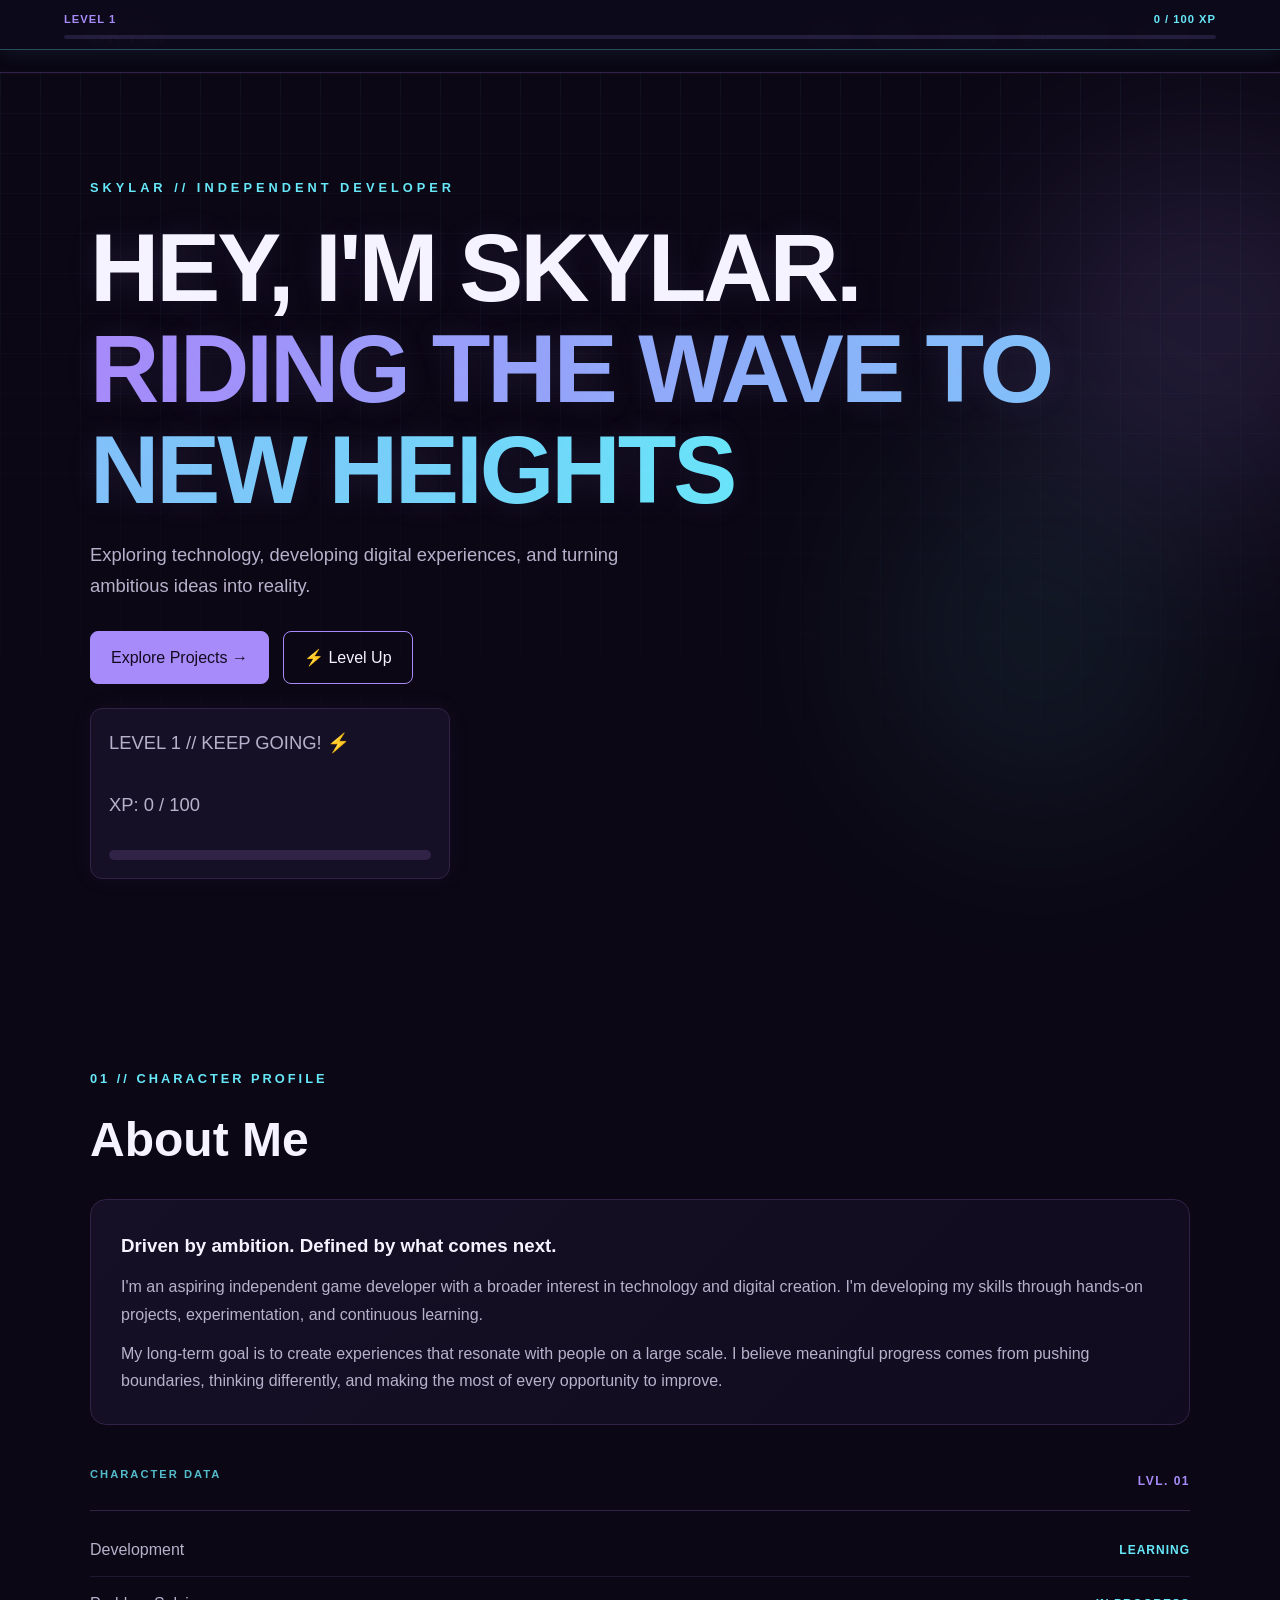
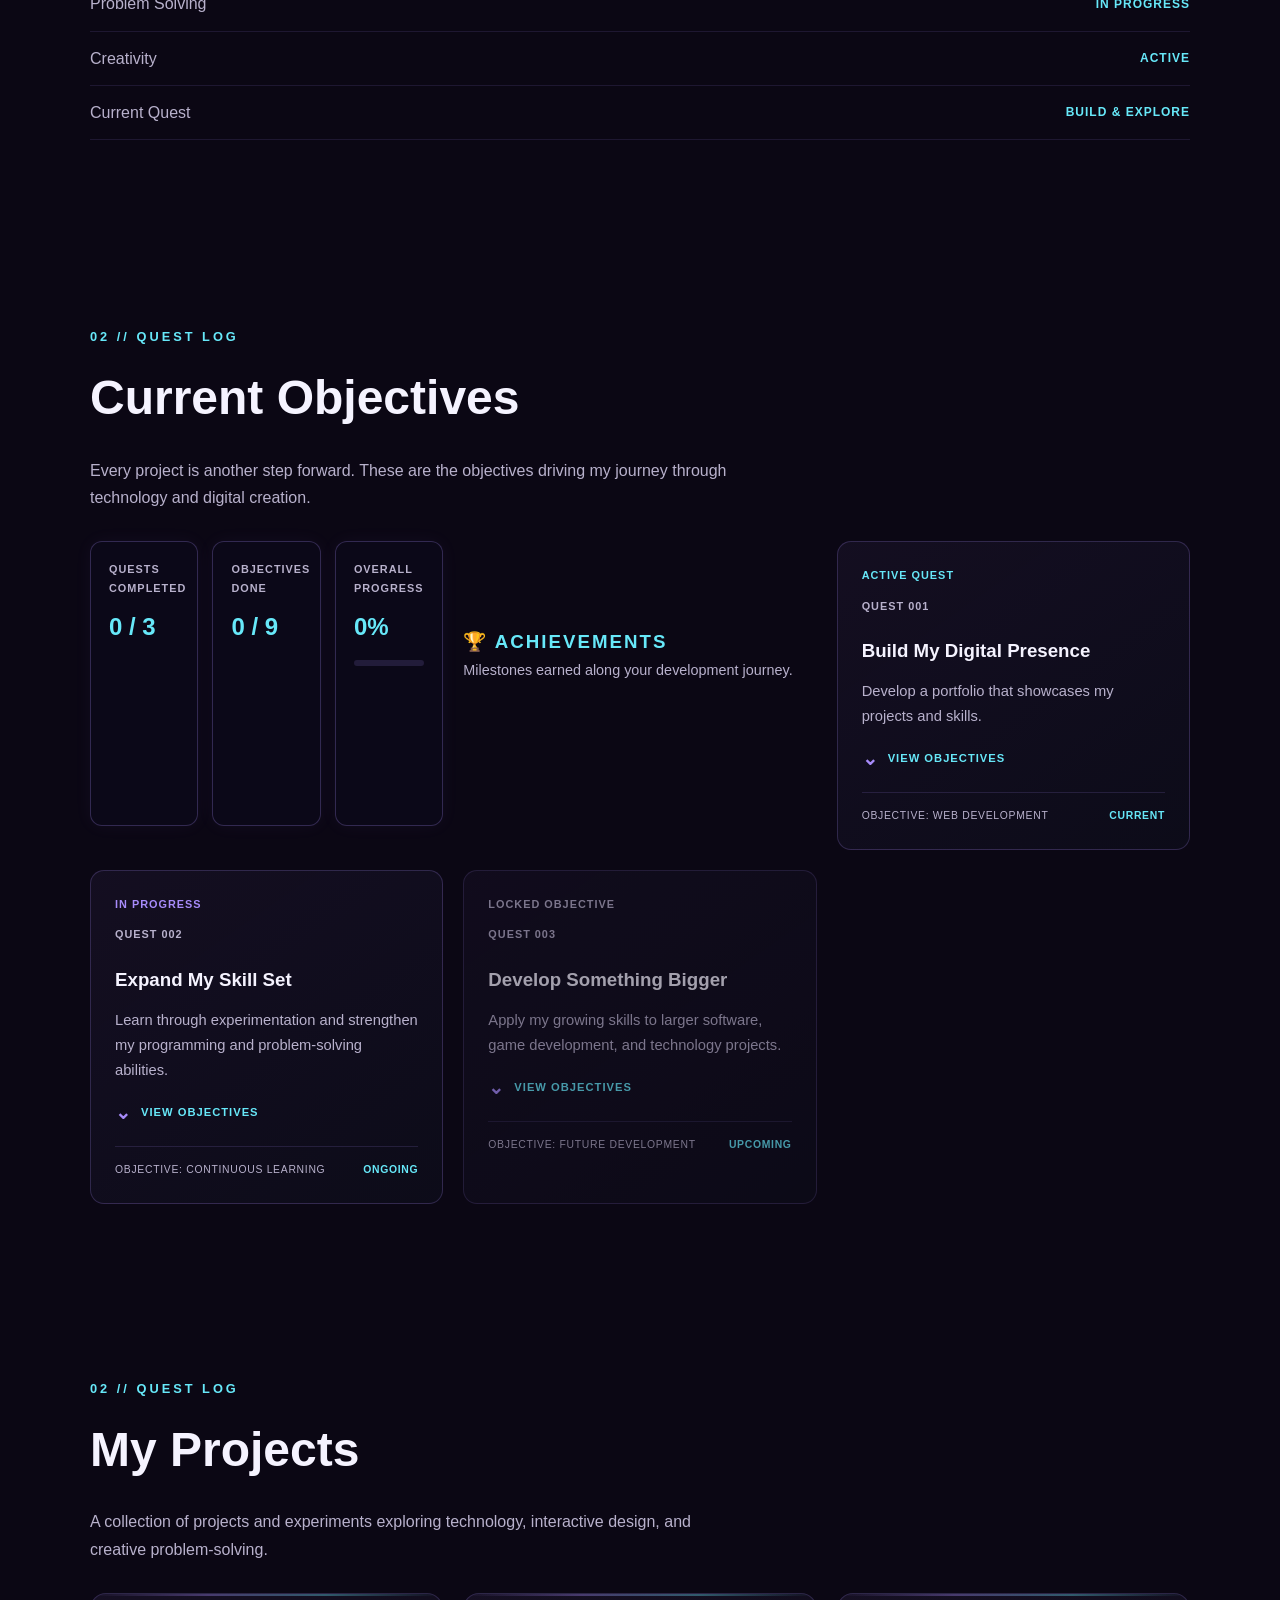
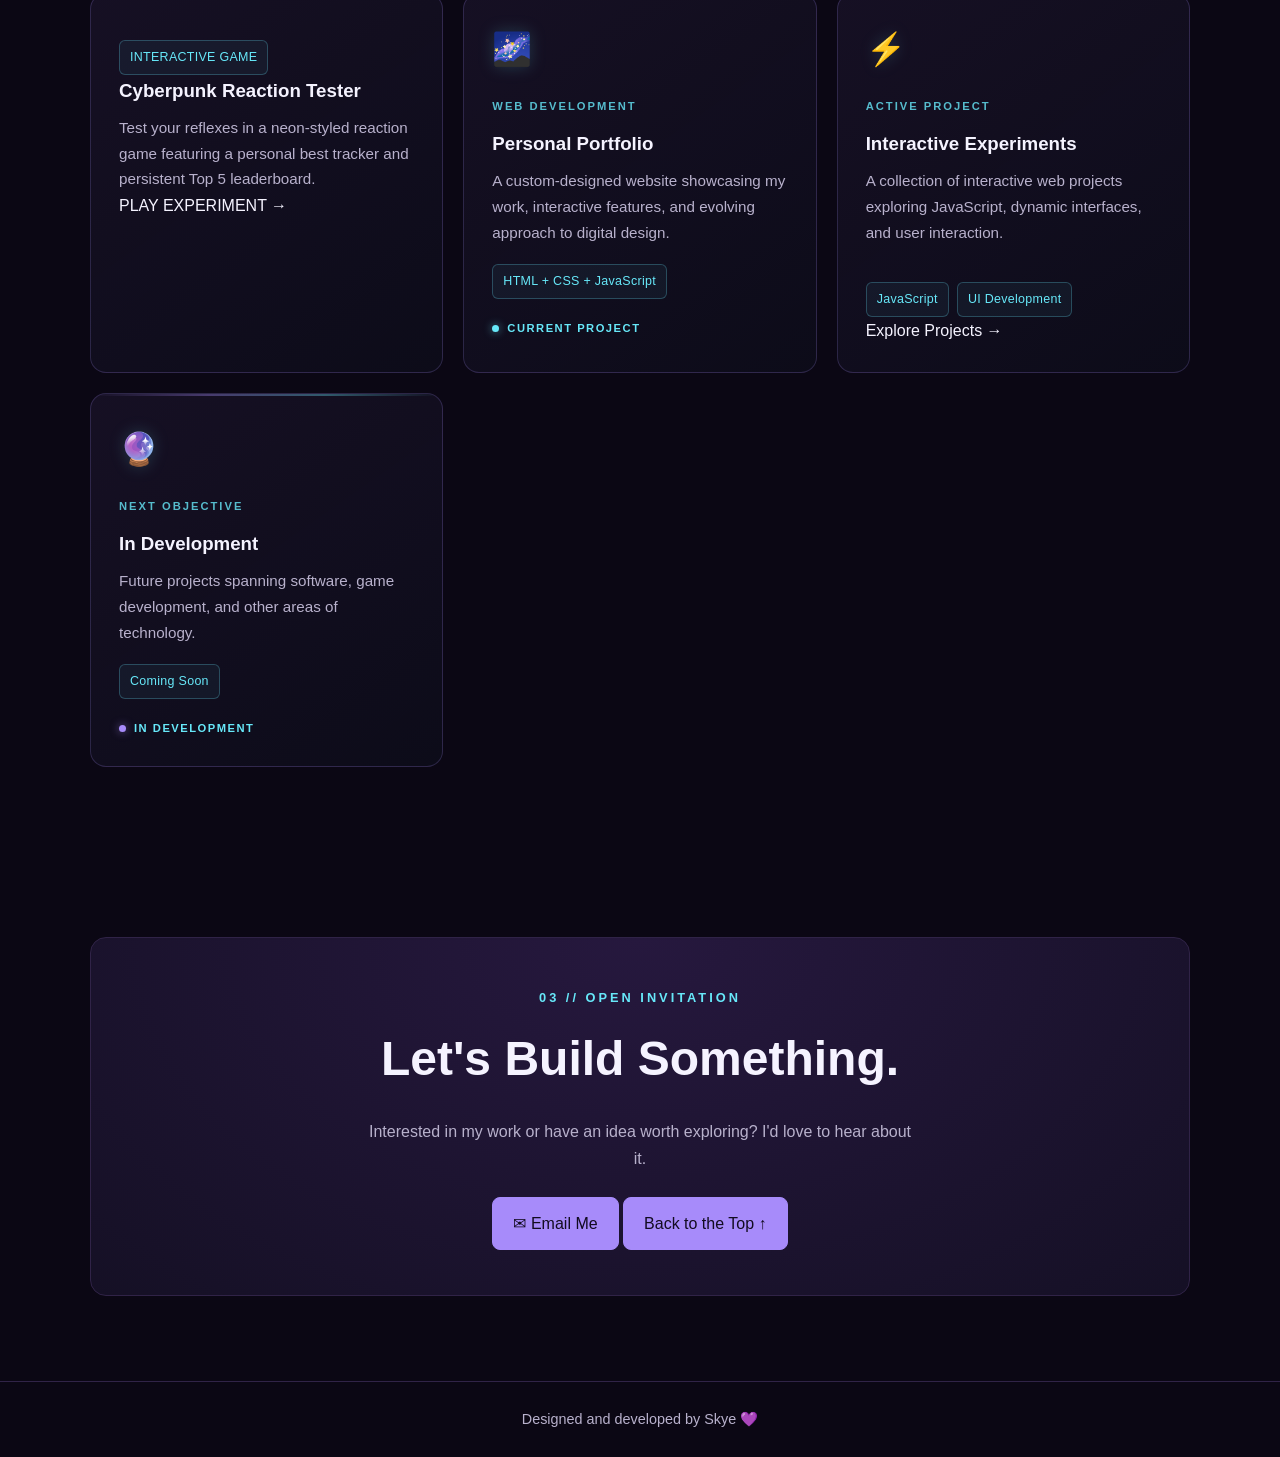
==== commit 3d5704b2: "Update index.html" ====
--- a/index.html
+++ b/index.html
@@ -482,7 +482,7 @@
     </div>
   </footer>
 
-<script src="js/main.js" defer></script>
+<script src="main.js" defer></script>
 
 </body>
 </html>
